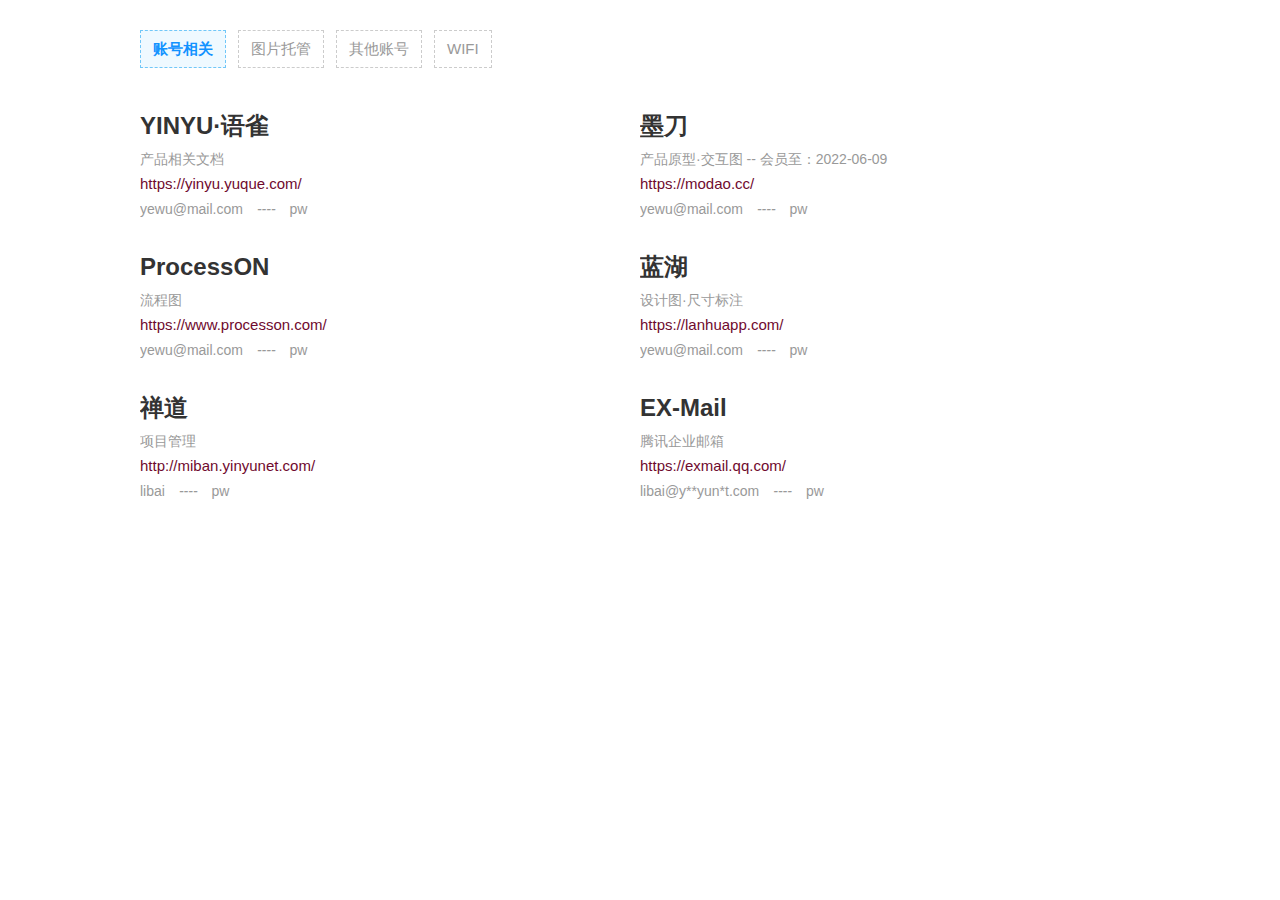
==== index.html @ 33978deb "Add files via upload" ====
<!doctype html>
<html>
<head>
<meta charset="utf-8">
<title>业务账号</title>
<meta content="width=device-width, initial-scale=1.0, minimum-scale=1.0, maximum-scale=1.0,user-scalable=no" name="viewport"/>
<link rel="stylesheet" type="text/css" href="css/css.css">

</head>

<body>

<div class="amenu">
	<ul>
		<li><a href="index.html" class="cur">账号相关</a></li>
		<li><a href="pic.html">图片托管</a></li>
		<li><a href="qita.html">其他账号</a></li>
		<li><a href="wifi.html">WIFI</a></li>

	</ul>
</div>


<div class="main_body">

	<div class="fenge_box">

		<div class="qpkuai">
			<h1>YINYU·语雀</h1>
			<p class="beizhu2">产品相关文档</p>
			<p class="beizhu4"><a href="https://yinyu.yuque.com/" target="_blank" rel="noopener noreferrer nofollow">https://yinyu.yuque.com/</a></p>
			<p class="beizhu3"><span>yewu@mail.com</span><em>----</em><span>pw</span></p>
		</div>

		<div class="qpkuai">
			<h1>墨刀</h1>
			<p class="beizhu2">产品原型·交互图 -- 会员至：2022-06-09</p>
			<p class="beizhu4"><a href="https://modao.cc/" target="_blank" rel="noopener noreferrer nofollow">https://modao.cc/</a></p>
			<p class="beizhu3"><span>yewu@mail.com</span><em>----</em><span>pw</span></p>
		</div>

		<div class="qpkuai">
			<h1>ProcessON</h1>
			<p class="beizhu2">流程图</p>
			<p class="beizhu4"><a href="https://www.processon.com/" target="_blank" rel="noopener noreferrer nofollow">https://www.processon.com/</a></p>
			<p class="beizhu3"><span>yewu@mail.com</span><em>----</em><span>pw</span></p>
		</div>

		<div class="qpkuai">
			<h1>蓝湖</h1>
			<p class="beizhu2">设计图·尺寸标注</p>
			<p class="beizhu4"><a href="https://lanhuapp.com/" target="_blank" rel="noopener noreferrer nofollow">https://lanhuapp.com/</a></p>
			<p class="beizhu3"><span>yewu@mail.com</span><em>----</em><span>pw</span></p>
		</div>

		<div class="qpkuai">
			<h1>禅道</h1>
			<p class="beizhu2">项目管理</p>
			<p class="beizhu4"><a href="http://miban.yinyunet.com/" target="_blank" rel="noopener noreferrer nofollow">http://miban.yinyunet.com/</a></p>
			<p class="beizhu3"><span>libai</span><em>----</em><span>pw</span></p>
		</div>

		<div class="qpkuai">
			<h1>EX-Mail</h1>
			<p class="beizhu2">腾讯企业邮箱</p>
			<p class="beizhu4"><a href="https://exmail.qq.com/" target="_blank" rel="noopener noreferrer nofollow">https://exmail.qq.com/</a></p>
			<p class="beizhu3"><span>libai@y**yun*t.com</span><em>----</em><span>pw</span></p>
		</div>

	</div>


	<div class="fenge_box" style="margin-top:70px;">
		<div class="qpkuai">
			<h1 style="color:#fff;">大聪明</h1>
			<p class="beizhu3" style="color:#fff;"><span>Miban888@</span></p>
		</div>
	</div>


</div>


</body>
</html>
---- css/css.css ----
@charset "utf-8";
/* CSS Document */
html,body,p,h1,h2,h3,h4,h5,h6,textarea,input,ul,li,iframe,dl,dd,dt,footer { margin:0; padding:0;}
ul,li,ol,dl,dd,dt{list-style: none;}
h1,h2,h3,h4,h5,h6{display: block;}

body { font:16px/1.5 "Microsoft Yahei",Arial,Helvetica; color:#333; overflow:visible; margin:0rem auto; min-height:100%; height: 100%; background: #fff;}

a{ text-decoration: none; color: #6f0a2e; }
a:hover{ text-decoration: underline; }


.amenu{ width: 1000px; margin: 30px auto 0px; }
.amenu ul{ overflow: hidden; }
.amenu ul li{ float: left; margin-right: 12px; font-size: 15px; }
.amenu ul li a{ border: 1px dashed #ccc; display: block; height: 36px; line-height: 36px; text-align: center; color: #999; padding: 0px 12px; }
.amenu ul li a.cur{ border: 1px dashed #71c7f8; background: #eff9ff; color: #1292ff; font-weight: bold; }

.main_body{ width: 1000px; margin: 0px auto; padding: 10px 0px 50px; overflow: hidden; }

h1{ margin-top: 30px; font-size: 24px; } 
h1 a{ color: #333; text-decoration: underline; }
h1 a:hover{ color: #6f0a2e; }


.openinstall{ overflow: hidden; }
.openinstall .zuhe{ float: left; width: 50%; }

.zuhe{ margin-top: 10px; }
.zuhe h4{ font-size: 16px; color: #888; font-weight: normal; }
.zuhe em{ color: #999; padding: 0px 20px; }
.zuhe span{  }

.zuhe .openkey{ font-size: 14px; line-height: 20px; height: 100px; padding: 5px 0px 10px; color: #666; }
.zuhe .openkey em{ color: #999; padding: 0px 10px; }
.zuhe .openkey .sp3{ color: #31b445; padding-left: 3px; }

.beizhu{ color: #999; padding-bottom: 0px; font-size: 14px; word-break:break-all; line-height: 20px;  }
.beizhu span{ margin-right: 10px; }


.fenge_box{ overflow: hidden; }
.qpkuai{ width: 470px; float: left; overflow: hidden; padding-right: 30px; }

.qpkuai .beizhu{ min-height: 60px; }
.qpkuai .beizhu2{ line-height: 20px; padding-top: 5px; color: #999; font-size: 14px; word-break:break-all; }
.qpkuai .beizhu2 a{ color: #999; }
.qpkuai .beizhu2 span{ margin-right: 14px; }
.qpkuai .beizhu3{ line-height: 20px; padding-top: 5px; color: #999; font-size: 14px; word-break:break-all; }
/*.qpkuai .beizhu3 span{ margin-right: 14px; }*/
.qpkuai .beizhu3 em{ color: #999; padding: 0px 14px; }
.qpkuai .beizhu4{ line-height: 20px; padding-top: 5px; color: #999; font-size: 15px; word-break:break-all; }
.qpkuai .beizhu4 a{  }

.qpkuai .pifu{ line-height: 20px; padding-top: 5px; color: #999; font-size: 14px; word-break:break-all; }
.qpkuai .pifu em{ padding-right: 8px; }

.qpkuai .hotgame{ color: #890031; }
.qpkuai .hotgame:hover{ color: #ff005b; }


.iosjc{ margin-top: 10px; }
.iosjc p em{ margin: 0px 10px; font-style: normal; color: #ccc; }

}
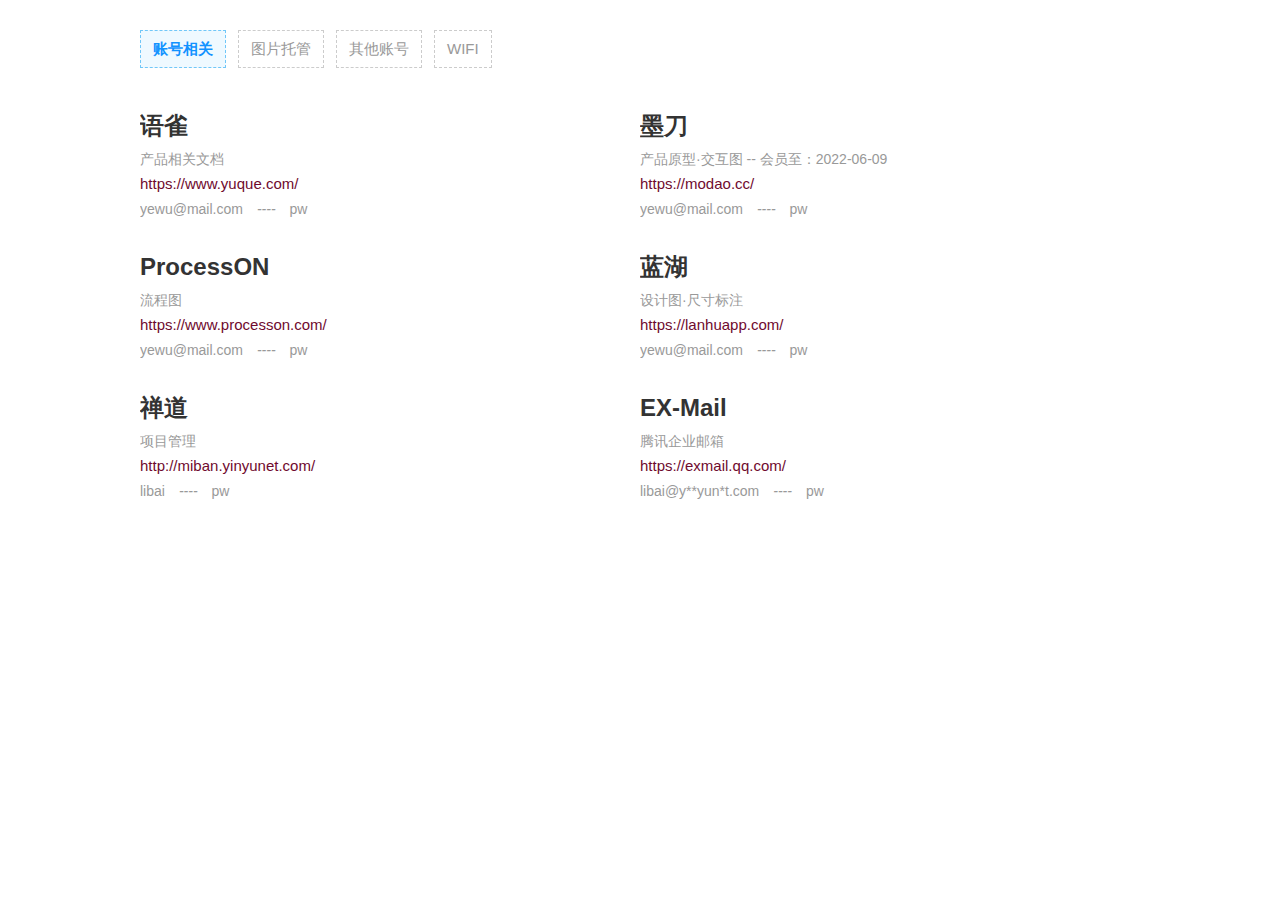
==== commit 37f9aacd: "Update index.html" ====
--- a/index.html
+++ b/index.html
@@ -3,7 +3,7 @@
 <html>
 <head>
 <meta charset="utf-8">
-<title>业务账号</title>
+<title>账号相关</title>
 <meta content="width=device-width, initial-scale=1.0, minimum-scale=1.0, maximum-scale=1.0,user-scalable=no" name="viewport"/>
 <link rel="stylesheet" type="text/css" href="css/css.css">
 
@@ -27,9 +27,9 @@
 	<div class="fenge_box">
 
 		<div class="qpkuai">
-			<h1>YINYU·语雀</h1>
+			<h1>语雀</h1>
 			<p class="beizhu2">产品相关文档</p>
-			<p class="beizhu4"><a href="https://yinyu.yuque.com/" target="_blank" rel="noopener noreferrer nofollow">https://yinyu.yuque.com/</a></p>
+			<p class="beizhu4"><a href="https://www.yuque.com/" target="_blank" rel="noopener noreferrer nofollow">https://www.yuque.com/</a></p>
 			<p class="beizhu3"><span>yewu@mail.com</span><em>----</em><span>pw</span></p>
 		</div>
 
@@ -83,4 +83,4 @@
 
 
 </body>
-</html>+</html>
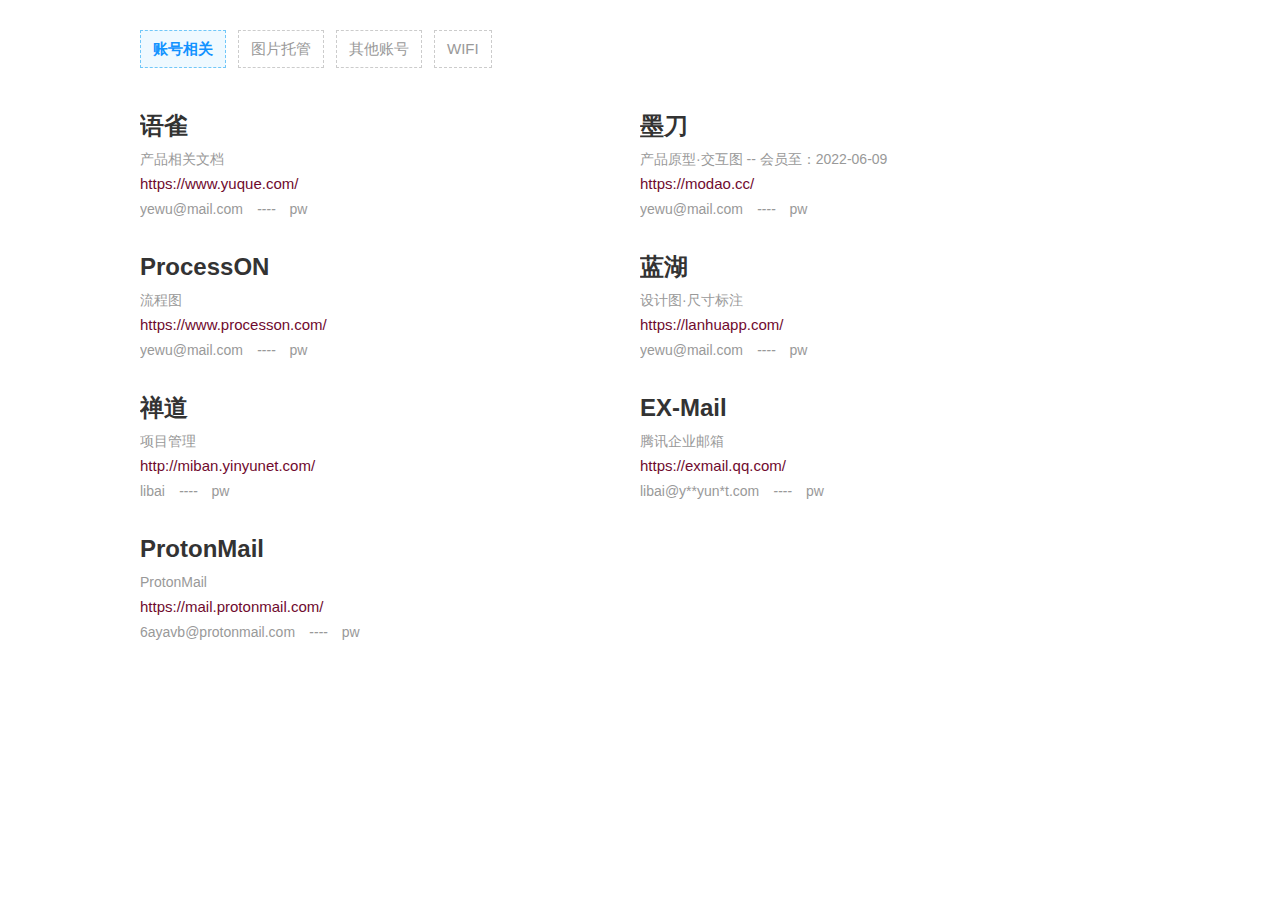
==== commit 012a35aa: "Update index.html" ====
--- a/index.html
+++ b/index.html
@@ -68,6 +68,13 @@
 			<p class="beizhu3"><span>libai@y**yun*t.com</span><em>----</em><span>pw</span></p>
 		</div>
 
+		<div class="qpkuai">
+			<h1>ProtonMail</h1>
+			<p class="beizhu2">ProtonMail</p>
+			<p class="beizhu4"><a href="https://mail.protonmail.com/" target="_blank" rel="noopener noreferrer nofollow">https://mail.protonmail.com/</a></p>
+			<p class="beizhu3"><span>6ayavb@protonmail.com</span><em>----</em><span>pw</span></p>
+		</div>
+
 	</div>
 
 
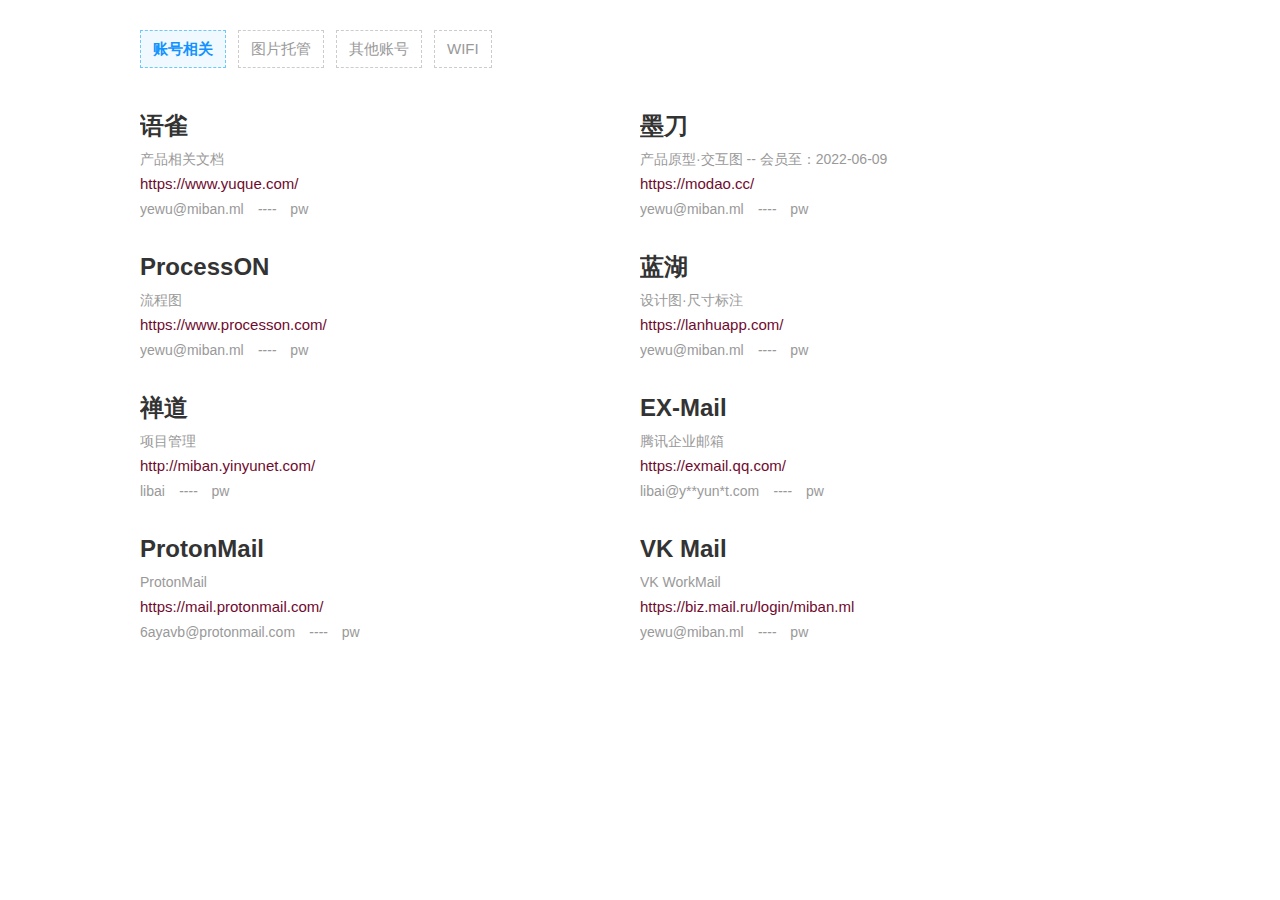
==== commit b2437c93: "Update index.html" ====
--- a/index.html
+++ b/index.html
@@ -30,28 +30,28 @@
 			<h1>语雀</h1>
 			<p class="beizhu2">产品相关文档</p>
 			<p class="beizhu4"><a href="https://www.yuque.com/" target="_blank" rel="noopener noreferrer nofollow">https://www.yuque.com/</a></p>
-			<p class="beizhu3"><span>yewu@mail.com</span><em>----</em><span>pw</span></p>
+			<p class="beizhu3"><span>yewu@miban.ml</span><em>----</em><span>pw</span></p>
 		</div>
 
 		<div class="qpkuai">
 			<h1>墨刀</h1>
 			<p class="beizhu2">产品原型·交互图 -- 会员至：2022-06-09</p>
 			<p class="beizhu4"><a href="https://modao.cc/" target="_blank" rel="noopener noreferrer nofollow">https://modao.cc/</a></p>
-			<p class="beizhu3"><span>yewu@mail.com</span><em>----</em><span>pw</span></p>
+			<p class="beizhu3"><span>yewu@miban.ml</span><em>----</em><span>pw</span></p>
 		</div>
 
 		<div class="qpkuai">
 			<h1>ProcessON</h1>
 			<p class="beizhu2">流程图</p>
 			<p class="beizhu4"><a href="https://www.processon.com/" target="_blank" rel="noopener noreferrer nofollow">https://www.processon.com/</a></p>
-			<p class="beizhu3"><span>yewu@mail.com</span><em>----</em><span>pw</span></p>
+			<p class="beizhu3"><span>yewu@miban.ml</span><em>----</em><span>pw</span></p>
 		</div>
 
 		<div class="qpkuai">
 			<h1>蓝湖</h1>
 			<p class="beizhu2">设计图·尺寸标注</p>
 			<p class="beizhu4"><a href="https://lanhuapp.com/" target="_blank" rel="noopener noreferrer nofollow">https://lanhuapp.com/</a></p>
-			<p class="beizhu3"><span>yewu@mail.com</span><em>----</em><span>pw</span></p>
+			<p class="beizhu3"><span>yewu@miban.ml</span><em>----</em><span>pw</span></p>
 		</div>
 
 		<div class="qpkuai">
@@ -75,6 +75,13 @@
 			<p class="beizhu3"><span>6ayavb@protonmail.com</span><em>----</em><span>pw</span></p>
 		</div>
 
+		<div class="qpkuai">
+			<h1>VK Mail</h1>
+			<p class="beizhu2">VK WorkMail</p>
+			<p class="beizhu4"><a href="https://biz.mail.ru/login/miban.ml" target="_blank" rel="noopener noreferrer nofollow">https://biz.mail.ru/login/miban.ml</a></p>
+			<p class="beizhu3"><span>yewu@miban.ml</span><em>----</em><span>pw</span></p>
+		</div>
+
 	</div>
 
 
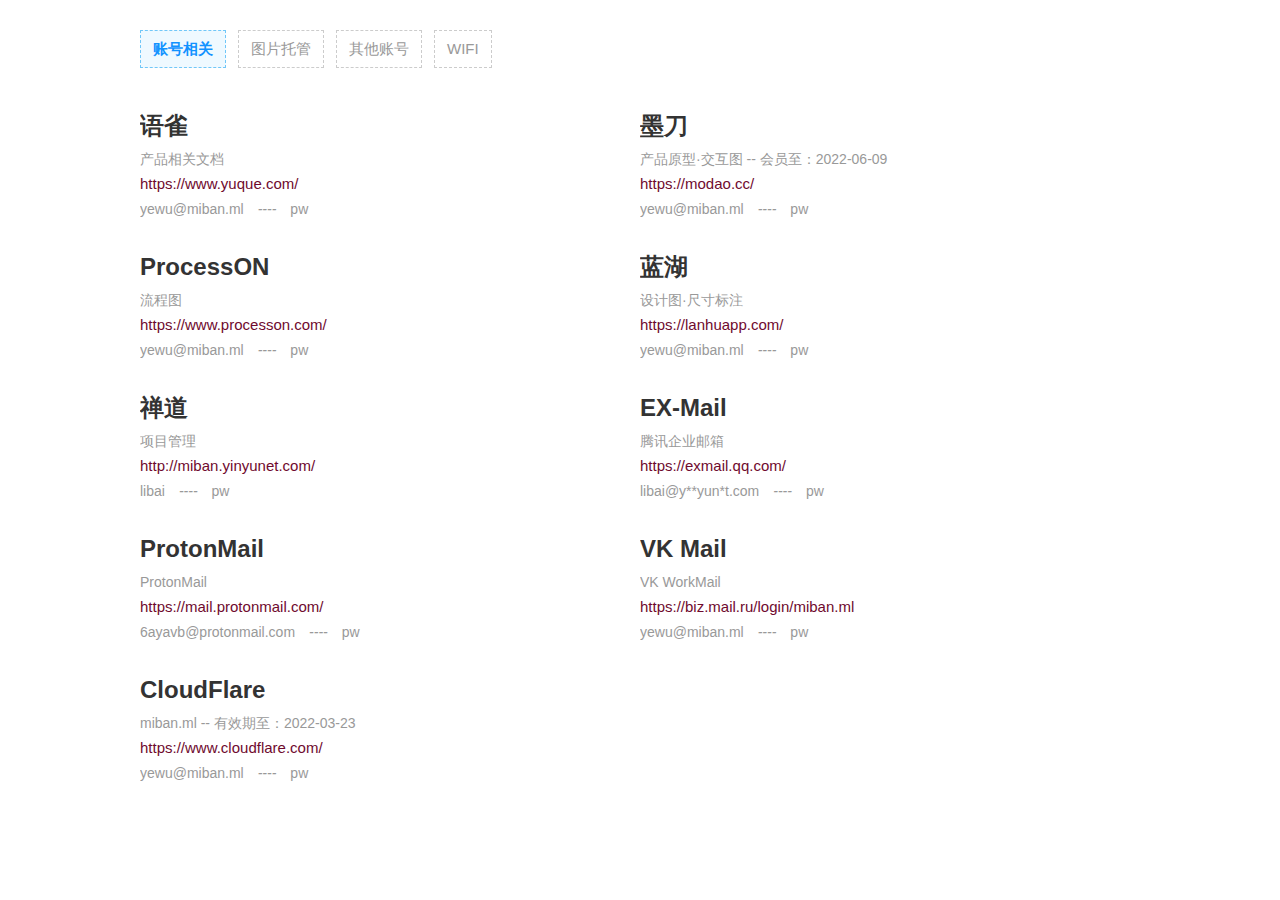
==== commit ca930a5f: "Update index.html" ====
--- a/index.html
+++ b/index.html
@@ -82,16 +82,14 @@
 			<p class="beizhu3"><span>yewu@miban.ml</span><em>----</em><span>pw</span></p>
 		</div>
 
+		<div class="qpkuai">
+			<h1>CloudFlare</h1>
+			<p class="beizhu2">miban.ml -- 有效期至：2022-03-23</p>
+			<p class="beizhu4"><a href="https://www.cloudflare.com/" target="_blank" rel="noopener noreferrer nofollow">https://www.cloudflare.com/</a></p>
+			<p class="beizhu3"><span>yewu@miban.ml</span><em>----</em><span>pw</span></p>
+		</div>
+
 	</div>
-
-
-	<div class="fenge_box" style="margin-top:70px;">
-		<div class="qpkuai">
-			<h1 style="color:#fff;">大聪明</h1>
-			<p class="beizhu3" style="color:#fff;"><span>Miban888@</span></p>
-		</div>
-	</div>
-
 
 </div>
 
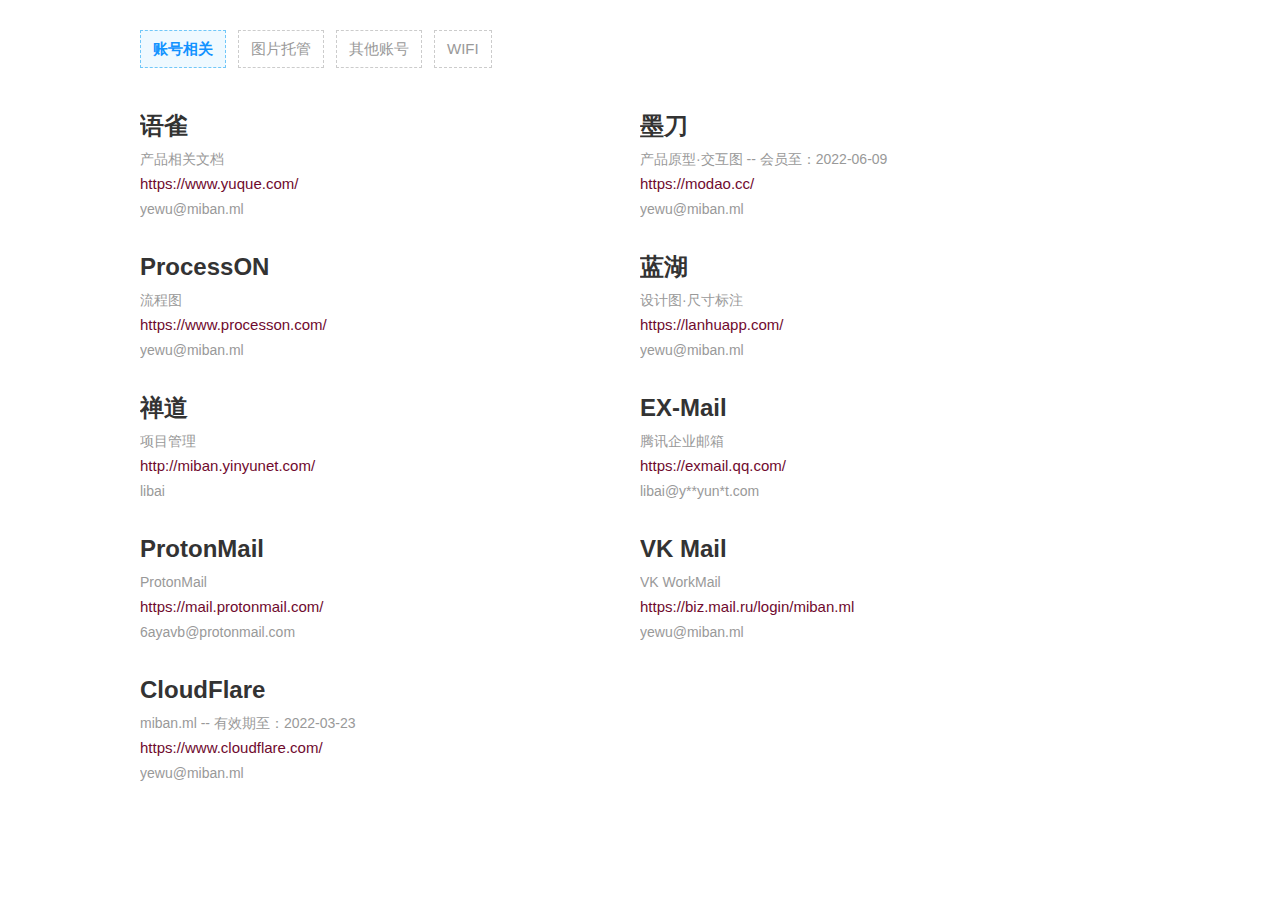
==== commit e8c08d21: "Update index.html" ====
--- a/index.html
+++ b/index.html
@@ -30,63 +30,63 @@
 			<h1>语雀</h1>
 			<p class="beizhu2">产品相关文档</p>
 			<p class="beizhu4"><a href="https://www.yuque.com/" target="_blank" rel="noopener noreferrer nofollow">https://www.yuque.com/</a></p>
-			<p class="beizhu3"><span>yewu@miban.ml</span><em>----</em><span>pw</span></p>
+			<p class="beizhu3"><span>yewu@miban.ml</span></p>
 		</div>
 
 		<div class="qpkuai">
 			<h1>墨刀</h1>
 			<p class="beizhu2">产品原型·交互图 -- 会员至：2022-06-09</p>
 			<p class="beizhu4"><a href="https://modao.cc/" target="_blank" rel="noopener noreferrer nofollow">https://modao.cc/</a></p>
-			<p class="beizhu3"><span>yewu@miban.ml</span><em>----</em><span>pw</span></p>
+			<p class="beizhu3"><span>yewu@miban.ml</span></p>
 		</div>
 
 		<div class="qpkuai">
 			<h1>ProcessON</h1>
 			<p class="beizhu2">流程图</p>
 			<p class="beizhu4"><a href="https://www.processon.com/" target="_blank" rel="noopener noreferrer nofollow">https://www.processon.com/</a></p>
-			<p class="beizhu3"><span>yewu@miban.ml</span><em>----</em><span>pw</span></p>
+			<p class="beizhu3"><span>yewu@miban.ml</span></p>
 		</div>
 
 		<div class="qpkuai">
 			<h1>蓝湖</h1>
 			<p class="beizhu2">设计图·尺寸标注</p>
 			<p class="beizhu4"><a href="https://lanhuapp.com/" target="_blank" rel="noopener noreferrer nofollow">https://lanhuapp.com/</a></p>
-			<p class="beizhu3"><span>yewu@miban.ml</span><em>----</em><span>pw</span></p>
+			<p class="beizhu3"><span>yewu@miban.ml</span></p>
 		</div>
 
 		<div class="qpkuai">
 			<h1>禅道</h1>
 			<p class="beizhu2">项目管理</p>
 			<p class="beizhu4"><a href="http://miban.yinyunet.com/" target="_blank" rel="noopener noreferrer nofollow">http://miban.yinyunet.com/</a></p>
-			<p class="beizhu3"><span>libai</span><em>----</em><span>pw</span></p>
+			<p class="beizhu3"><span>libai</span></p>
 		</div>
 
 		<div class="qpkuai">
 			<h1>EX-Mail</h1>
 			<p class="beizhu2">腾讯企业邮箱</p>
 			<p class="beizhu4"><a href="https://exmail.qq.com/" target="_blank" rel="noopener noreferrer nofollow">https://exmail.qq.com/</a></p>
-			<p class="beizhu3"><span>libai@y**yun*t.com</span><em>----</em><span>pw</span></p>
+			<p class="beizhu3"><span>libai@y**yun*t.com</span></p>
 		</div>
 
 		<div class="qpkuai">
 			<h1>ProtonMail</h1>
 			<p class="beizhu2">ProtonMail</p>
 			<p class="beizhu4"><a href="https://mail.protonmail.com/" target="_blank" rel="noopener noreferrer nofollow">https://mail.protonmail.com/</a></p>
-			<p class="beizhu3"><span>6ayavb@protonmail.com</span><em>----</em><span>pw</span></p>
+			<p class="beizhu3"><span>6ayavb@protonmail.com</span></p>
 		</div>
 
 		<div class="qpkuai">
 			<h1>VK Mail</h1>
 			<p class="beizhu2">VK WorkMail</p>
 			<p class="beizhu4"><a href="https://biz.mail.ru/login/miban.ml" target="_blank" rel="noopener noreferrer nofollow">https://biz.mail.ru/login/miban.ml</a></p>
-			<p class="beizhu3"><span>yewu@miban.ml</span><em>----</em><span>pw</span></p>
+			<p class="beizhu3"><span>yewu@miban.ml</span></p>
 		</div>
 
 		<div class="qpkuai">
 			<h1>CloudFlare</h1>
 			<p class="beizhu2">miban.ml -- 有效期至：2022-03-23</p>
 			<p class="beizhu4"><a href="https://www.cloudflare.com/" target="_blank" rel="noopener noreferrer nofollow">https://www.cloudflare.com/</a></p>
-			<p class="beizhu3"><span>yewu@miban.ml</span><em>----</em><span>pw</span></p>
+			<p class="beizhu3"><span>yewu@miban.ml</span></p>
 		</div>
 
 	</div>
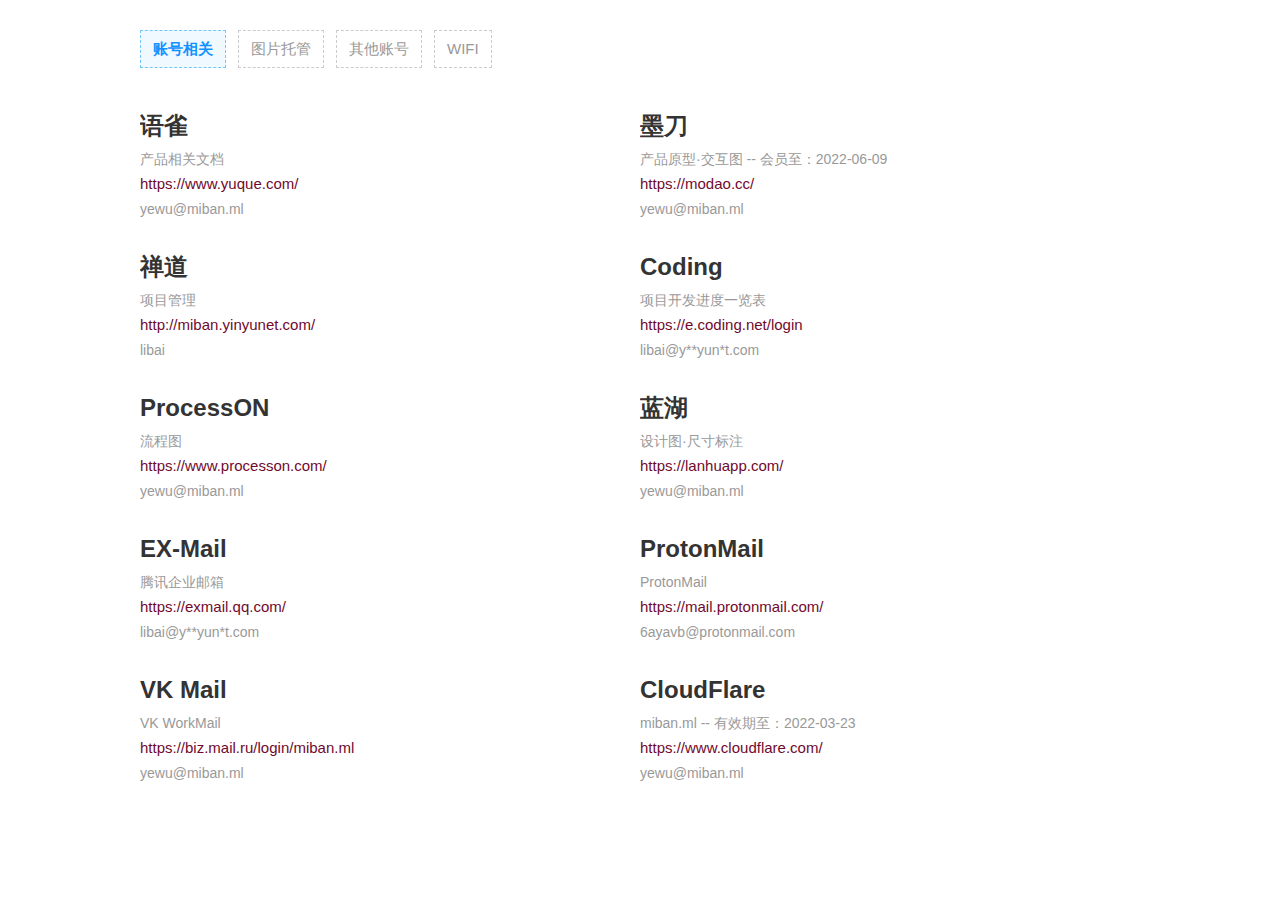
==== commit 3e1e61e1: "1" ====
--- a/index.html
+++ b/index.html
@@ -41,6 +41,20 @@
 		</div>
 
 		<div class="qpkuai">
+			<h1>禅道</h1>
+			<p class="beizhu2">项目管理</p>
+			<p class="beizhu4"><a href="http://miban.yinyunet.com/" target="_blank" rel="noopener noreferrer nofollow">http://miban.yinyunet.com/</a></p>
+			<p class="beizhu3"><span>libai</span></p>
+		</div>
+
+		<div class="qpkuai">
+			<h1>Coding</h1>
+			<p class="beizhu2">项目开发进度一览表</p>
+			<p class="beizhu4"><a href="https://e.coding.net/login" target="_blank" rel="noopener noreferrer nofollow">https://e.coding.net/login</a></p>
+			<p class="beizhu3"><span>libai@y**yun*t.com</span></p>
+		</div>
+
+		<div class="qpkuai">
 			<h1>ProcessON</h1>
 			<p class="beizhu2">流程图</p>
 			<p class="beizhu4"><a href="https://www.processon.com/" target="_blank" rel="noopener noreferrer nofollow">https://www.processon.com/</a></p>
@@ -52,13 +66,6 @@
 			<p class="beizhu2">设计图·尺寸标注</p>
 			<p class="beizhu4"><a href="https://lanhuapp.com/" target="_blank" rel="noopener noreferrer nofollow">https://lanhuapp.com/</a></p>
 			<p class="beizhu3"><span>yewu@miban.ml</span></p>
-		</div>
-
-		<div class="qpkuai">
-			<h1>禅道</h1>
-			<p class="beizhu2">项目管理</p>
-			<p class="beizhu4"><a href="http://miban.yinyunet.com/" target="_blank" rel="noopener noreferrer nofollow">http://miban.yinyunet.com/</a></p>
-			<p class="beizhu3"><span>libai</span></p>
 		</div>
 
 		<div class="qpkuai">
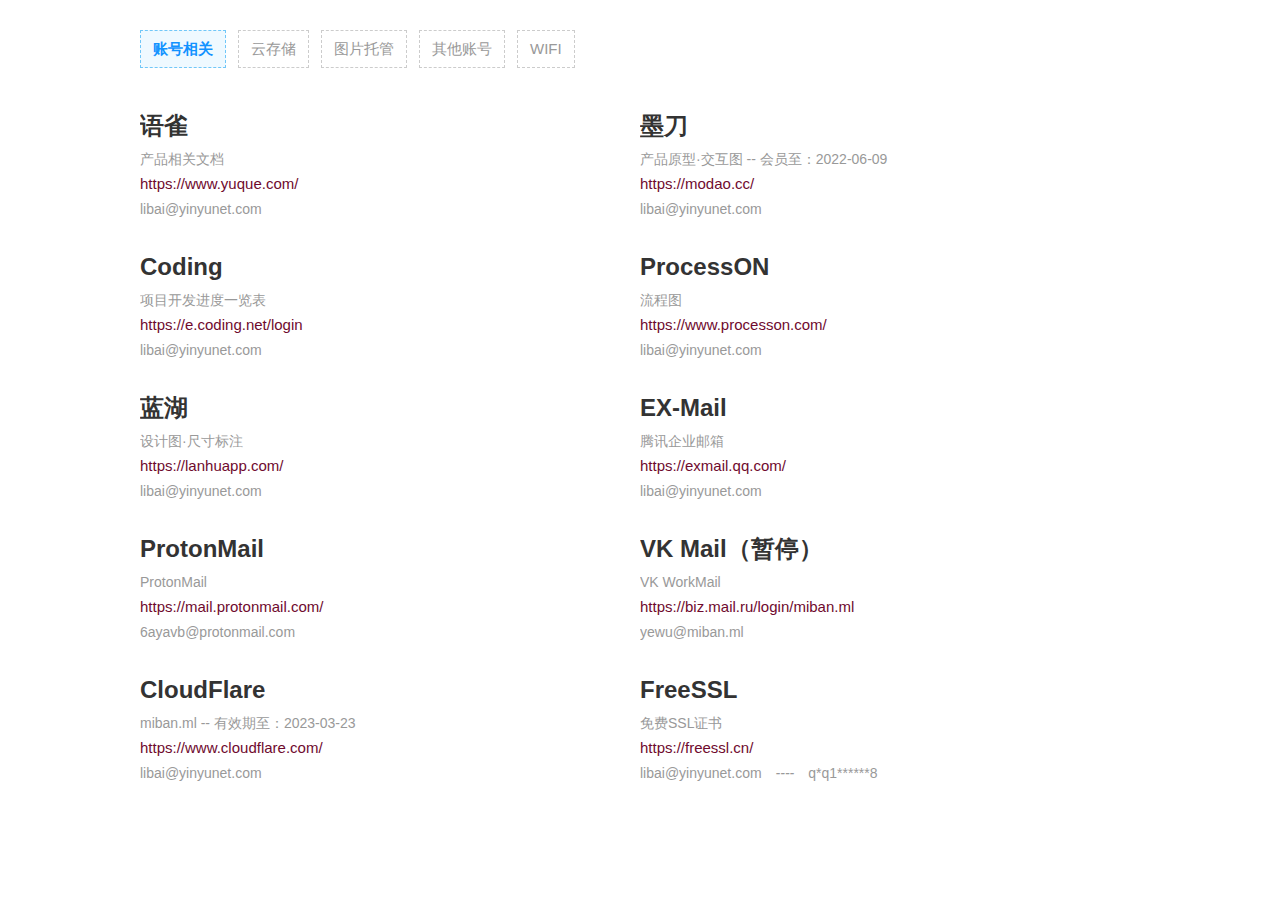
==== commit 27ba1036: "up" ====
--- a/index.html
+++ b/index.html
@@ -14,10 +14,10 @@
 <div class="amenu">
 	<ul>
 		<li><a href="index.html" class="cur">账号相关</a></li>
+		<li><a href="yuncc.html">云存储</a></li>
 		<li><a href="pic.html">图片托管</a></li>
 		<li><a href="qita.html">其他账号</a></li>
 		<li><a href="wifi.html">WIFI</a></li>
-
 	</ul>
 </div>
 
@@ -30,49 +30,42 @@
 			<h1>语雀</h1>
 			<p class="beizhu2">产品相关文档</p>
 			<p class="beizhu4"><a href="https://www.yuque.com/" target="_blank" rel="noopener noreferrer nofollow">https://www.yuque.com/</a></p>
-			<p class="beizhu3"><span>yewu@miban.ml</span></p>
+			<p class="beizhu3"><span>libai@yinyunet.com</span></p>
 		</div>
 
 		<div class="qpkuai">
 			<h1>墨刀</h1>
 			<p class="beizhu2">产品原型·交互图 -- 会员至：2022-06-09</p>
 			<p class="beizhu4"><a href="https://modao.cc/" target="_blank" rel="noopener noreferrer nofollow">https://modao.cc/</a></p>
-			<p class="beizhu3"><span>yewu@miban.ml</span></p>
-		</div>
-
-		<div class="qpkuai">
-			<h1>禅道</h1>
-			<p class="beizhu2">项目管理</p>
-			<p class="beizhu4"><a href="http://miban.yinyunet.com/" target="_blank" rel="noopener noreferrer nofollow">http://miban.yinyunet.com/</a></p>
-			<p class="beizhu3"><span>libai</span></p>
+			<p class="beizhu3"><span>libai@yinyunet.com</span></p>
 		</div>
 
 		<div class="qpkuai">
 			<h1>Coding</h1>
 			<p class="beizhu2">项目开发进度一览表</p>
 			<p class="beizhu4"><a href="https://e.coding.net/login" target="_blank" rel="noopener noreferrer nofollow">https://e.coding.net/login</a></p>
-			<p class="beizhu3"><span>libai@y**yun*t.com</span></p>
+			<p class="beizhu3"><span>libai@yinyunet.com</span></p>
 		</div>
 
 		<div class="qpkuai">
 			<h1>ProcessON</h1>
 			<p class="beizhu2">流程图</p>
 			<p class="beizhu4"><a href="https://www.processon.com/" target="_blank" rel="noopener noreferrer nofollow">https://www.processon.com/</a></p>
-			<p class="beizhu3"><span>yewu@miban.ml</span></p>
+			<p class="beizhu3"><span>libai@yinyunet.com</span></p>
 		</div>
 
 		<div class="qpkuai">
 			<h1>蓝湖</h1>
 			<p class="beizhu2">设计图·尺寸标注</p>
 			<p class="beizhu4"><a href="https://lanhuapp.com/" target="_blank" rel="noopener noreferrer nofollow">https://lanhuapp.com/</a></p>
-			<p class="beizhu3"><span>yewu@miban.ml</span></p>
+			<p class="beizhu3"><span>libai@yinyunet.com</span></p>
 		</div>
 
 		<div class="qpkuai">
 			<h1>EX-Mail</h1>
 			<p class="beizhu2">腾讯企业邮箱</p>
 			<p class="beizhu4"><a href="https://exmail.qq.com/" target="_blank" rel="noopener noreferrer nofollow">https://exmail.qq.com/</a></p>
-			<p class="beizhu3"><span>libai@y**yun*t.com</span></p>
+			<p class="beizhu3"><span>libai@yinyunet.com</span></p>
 		</div>
 
 		<div class="qpkuai">
@@ -83,7 +76,7 @@
 		</div>
 
 		<div class="qpkuai">
-			<h1>VK Mail</h1>
+			<h1>VK Mail（暂停）</h1>
 			<p class="beizhu2">VK WorkMail</p>
 			<p class="beizhu4"><a href="https://biz.mail.ru/login/miban.ml" target="_blank" rel="noopener noreferrer nofollow">https://biz.mail.ru/login/miban.ml</a></p>
 			<p class="beizhu3"><span>yewu@miban.ml</span></p>
@@ -91,9 +84,16 @@
 
 		<div class="qpkuai">
 			<h1>CloudFlare</h1>
-			<p class="beizhu2">miban.ml -- 有效期至：2022-03-23</p>
+			<p class="beizhu2">miban.ml -- 有效期至：2023-03-23</p>
 			<p class="beizhu4"><a href="https://www.cloudflare.com/" target="_blank" rel="noopener noreferrer nofollow">https://www.cloudflare.com/</a></p>
-			<p class="beizhu3"><span>yewu@miban.ml</span></p>
+			<p class="beizhu3"><span>libai@yinyunet.com</span></p>
+		</div>
+
+		<div class="qpkuai">
+			<h1>FreeSSL</h1>
+			<p class="beizhu2">免费SSL证书</p>
+			<p class="beizhu4"><a href="https://freessl.cn/" target="_blank" rel="noopener noreferrer nofollow">https://freessl.cn/</a></p>
+			<p class="beizhu3"><span>libai@yinyunet.com</span><em>----</em><span>q*q1******8</span></p>
 		</div>
 
 	</div>
